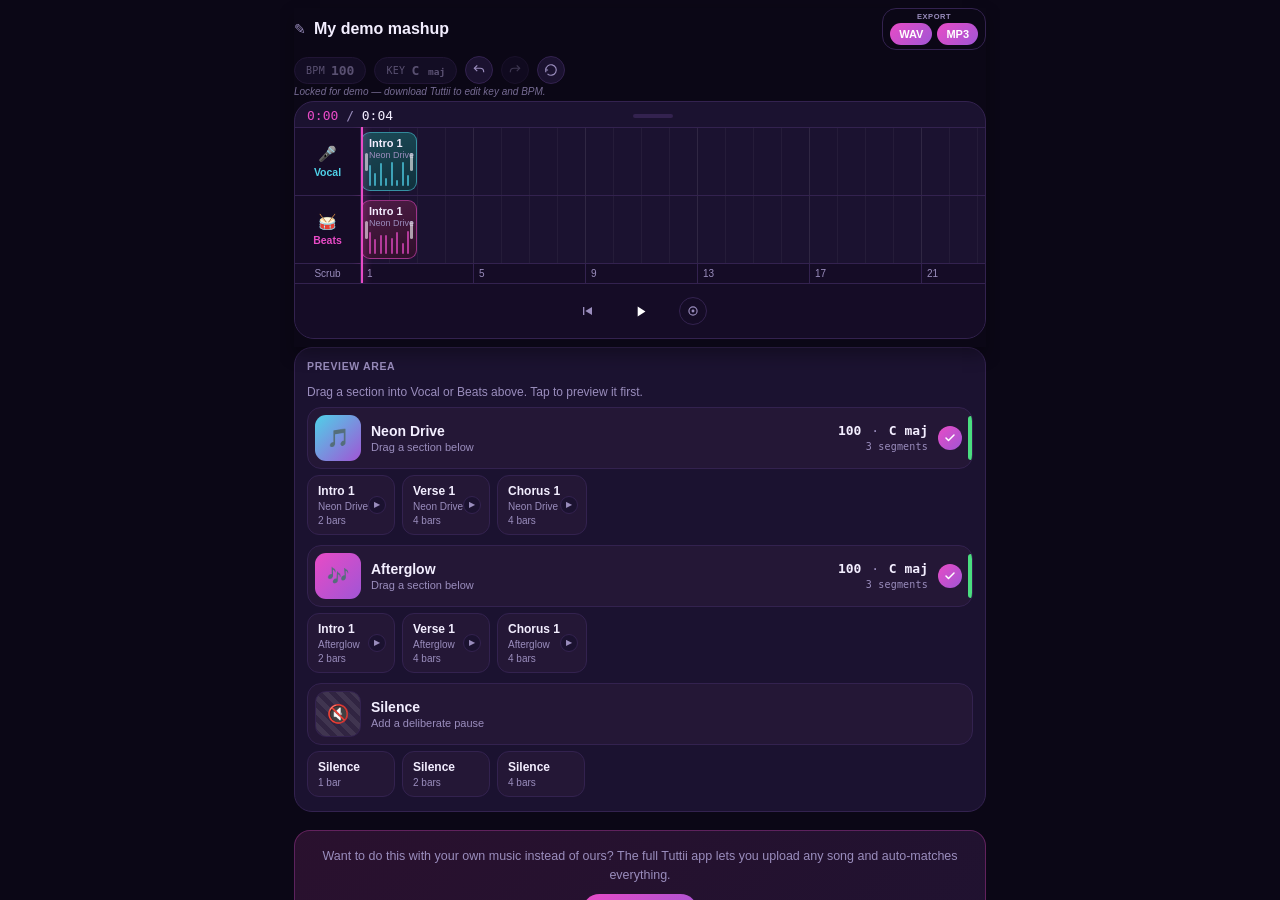
==== index.html @ cc757526 "Compact the pinned header/toolbar/timeline for mobile Shrinks the fixed top section (~502px -> ~339p" ====
<!DOCTYPE html>
<html lang="en">
<head>
<meta charset="UTF-8" />
<meta name="viewport" content="width=device-width, initial-scale=1.0" />
<title>Tuttii — Try the Editor</title>
<link rel="icon" href="data:image/svg+xml,%3Csvg xmlns='http://www.w3.org/2000/svg' viewBox='0 0 32 32'%3E%3Cdefs%3E%3ClinearGradient id='g' x1='0' y1='0' x2='1' y2='1'%3E%3Cstop offset='0' stop-color='%23E84BC6'/%3E%3Cstop offset='1' stop-color='%23A055D5'/%3E%3C/linearGradient%3E%3C/defs%3E%3Crect width='32' height='32' rx='8' fill='%230B0716'/%3E%3Ccircle cx='16' cy='16' r='10' fill='url(%23g)'/%3E%3C/svg%3E" />
<link rel="stylesheet" href="/src/style.css" />
</head>
<body>

<div class="app">

  <div class="app-top">

  <div class="header">
    <div class="title-row">
      <span class="pencil">✎</span>
      <input class="title-input" id="titleInput" value="My demo mashup" />
    </div>
    <div class="export-group">
      <span class="export-caption">Export</span>
      <div class="export-buttons">
        <button class="export-btn small" id="exportWavBtn">WAV</button>
        <button class="export-btn small" id="exportMp3Btn">MP3</button>
      </div>
    </div>
  </div>

  <div class="toolbar-row">
    <div class="toolbar-pill locked">BPM <b>100</b></div>
    <div class="toolbar-pill locked">KEY <b>C <span class="key-qual">maj</span></b></div>
    <div class="icon-circle" id="undoBtn" title="Undo">
      <svg viewBox="0 0 24 24" fill="none" stroke="currentColor" stroke-width="2"><path d="M9 14L4 9l5-5"/><path d="M4 9h10a6 6 0 016 6v1"/></svg>
    </div>
    <div class="icon-circle" id="redoBtn" title="Redo">
      <svg viewBox="0 0 24 24" fill="none" stroke="currentColor" stroke-width="2"><path d="M15 14l5-5-5-5"/><path d="M20 9H10a6 6 0 00-6 6v1"/></svg>
    </div>
    <div class="icon-circle" id="resetBtn" title="Reset arrangement">
      <svg viewBox="0 0 24 24" fill="none" stroke="currentColor" stroke-width="2"><path d="M3 12a9 9 0 1 1 3 6.7"/><path d="M3 16v-4h4"/></svg>
    </div>
  </div>
  <p class="lock-caption">Locked for demo — download Tuttii to edit key and BPM.</p>

  <div class="timeline-wrap">
    <div class="time-header">
      <div class="time-readout"><span class="cur" id="timeCur">0:00</span> <span class="sep">/</span> <span id="timeTotal">0:00</span></div>
      <div class="grabber"></div>
      <div class="spacer"></div>
    </div>

    <div class="scroll-area" id="scrollArea">
      <div class="scroll-inner" id="scrollInner">
        <div class="row" id="vocalRow">
          <div class="row-label vocal">
            <span class="icon">🎤</span><span>Vocal</span>
          </div>
          <div class="row-lane" id="vocalLane" data-track="vocal">
            <div class="empty-state" id="vocalEmpty">Drop a section here for its vocal stem</div>
          </div>
        </div>
        <div class="row" id="beatsRow">
          <div class="row-label beats">
            <span class="icon">🥁</span><span>Beats</span>
          </div>
          <div class="row-lane beats" id="beatsLane" data-track="beats">
            <div class="empty-state" id="beatsEmpty">Drop a section here for its instrumental stem</div>
          </div>
        </div>
        <div class="scrub-row">
          <div class="scrub-label">Scrub</div>
          <div class="scrub-lane" id="scrubLane"></div>
        </div>
        <div class="playhead" id="playhead" style="left:0;"></div>
      </div>
    </div>

    <div class="transport">
      <button class="side-btn" id="skipStartBtn" title="Jump to start">
        <svg viewBox="0 0 24 24" fill="currentColor"><path d="M6 6h2v12H6zM9.5 12l10 6V6z"/></svg>
      </button>
      <button class="play-btn" id="playBtn">
        <svg id="playIcon" viewBox="0 0 24 24"><path d="M8 5v14l11-7z"/></svg>
      </button>
      <button class="side-btn locate-btn" id="locateBtn" title="Center on playhead">
        <svg viewBox="0 0 24 24" fill="none" stroke="currentColor" stroke-width="2"><circle cx="12" cy="12" r="7"/><circle cx="12" cy="12" r="1.5" fill="currentColor"/></svg>
      </button>
    </div>
  </div>

  </div>

  <div class="inspector" id="inspector">
    <div class="inspector-head">
      <div class="name" id="inspName">— <span id="inspSub"></span></div>
      <div style="display:flex; gap:8px;">
        <button class="close-inspector" id="duplicateClip" title="Duplicate">⧉</button>
        <button class="close-inspector" id="closeInsp">✕</button>
        <button class="delete-clip" id="deleteClip">🗑</button>
      </div>
    </div>
    <div class="vol-row">
      <span style="font-size:12.5px; color: var(--text-dim);">Vol</span>
      <input type="range" id="volSlider" min="0" max="100" value="100" />
      <span class="vol-val" id="volVal">100%</span>
    </div>
    <p class="hint">Drag the middle to move it. Drag either edge to trim — pull past the section's original end to extend it.</p>
  </div>

  <div class="app-scroll">

  <div class="library">
    <span class="library-caption">Preview Area</span>
    <p class="library-title">Drag a section into Vocal or Beats above. Tap to preview it first.</p>
    <div id="songLibrary"></div>
  </div>

  <div class="cta">
    <p>Want to do this with your own music instead of ours? The full Tuttii app lets you upload any song and auto-matches everything.</p>
    <a href="#" id="ctaLink">Get Tuttii →</a>
  </div>

  </div>

  <div id="errBanner" style="display:none; position:fixed; left:12px; right:12px; bottom:12px; background:#3a0d1e; border:1px solid #ff7a9c; color:#ffd6e2; font-size:11.5px; padding:10px 12px; border-radius:12px; z-index:9999; line-height:1.5;"></div>

</div>

<script type="module" src="/src/main.js"></script>
</body>
</html>
---- src/style.css ----
:root {
    --ink: #0B0716;
    --ink-2: #150C26;
    --panel: #1B1230;
    --panel-2: #241736;
    --violet: #A055D5;
    --pink: #E84BC6;
    --cyan: #4FD1E8;
    --text: #F3EEFF;
    --text-dim: #9A8DBD;
    --border: #33224F;
    --label-w: 66px;
  }
  * { box-sizing: border-box; -webkit-tap-highlight-color: transparent; }
  html, body {
    margin: 0; padding: 0;
    background: var(--ink);
    color: var(--text);
    font-family: -apple-system, BlinkMacSystemFont, "Segoe UI", Inter, sans-serif;
    overscroll-behavior: none;
  }
  /* Fixed-height app shell: .app-top (header/toolbar/timeline) never
     scrolls, so the Vocal/Beats drop targets stay reachable at any screen
     size; .app-scroll (library/CTA) is the only part that scrolls, in its
     own region below — never overlapped by anything above it. */
  .app {
    max-width: 720px;
    margin: 0 auto;
    padding: 8px 14px 0;
    height: 100vh;
    height: 100dvh;
    display: flex;
    flex-direction: column;
    overflow: hidden;
  }
  .app-top {
    flex-shrink: 0;
    box-shadow: 0 8px 16px rgba(0, 0, 0, 0.3);
    position: relative;
    z-index: 1;
  }
  .app-scroll {
    flex: 1 1 auto;
    min-height: 0;
    overflow-y: auto;
    -webkit-overflow-scrolling: touch;
    padding-bottom: 100px;
  }

  /* Header */
  .header {
    display: flex;
    align-items: center;
    justify-content: space-between;
    gap: 10px;
    margin-bottom: 6px;
  }
  .title-row { display: flex; align-items: center; gap: 8px; flex: 1; min-width: 0; }
  .pencil { color: var(--text-dim); font-size: 14px; flex-shrink: 0; }
  .title-input {
    background: none;
    border: none;
    color: var(--text);
    font-size: 16px;
    font-weight: 700;
    width: 100%;
    min-width: 0;
    padding: 2px 0;
    font-family: inherit;
  }
  .title-input:focus { outline: none; border-bottom: 1px solid var(--violet); }
  .export-btn {
    background: linear-gradient(135deg, var(--pink), var(--violet));
    color: white;
    border: none;
    padding: 9px 18px;
    border-radius: 999px;
    font-weight: 600;
    font-size: 13.5px;
    cursor: pointer;
    white-space: nowrap;
    flex-shrink: 0;
  }
  .export-btn:disabled { opacity: 0.4; cursor: default; }
  .export-btn:active { transform: scale(0.97); }
  .export-group {
    display: flex;
    flex-direction: column;
    align-items: center;
    gap: 2px;
    padding: 3px 7px 4px;
    border: 1px solid var(--border);
    border-radius: 14px;
    flex-shrink: 0;
  }
  .export-caption {
    font-size: 7.5px;
    text-transform: uppercase;
    letter-spacing: 0.07em;
    color: var(--text-dim);
    font-weight: 700;
  }
  .export-buttons { display: flex; gap: 5px; }
  .export-btn.small { padding: 5px 9px; font-size: 11px; }

  .toolbar-row {
    display: flex;
    align-items: center;
    gap: 8px;
    margin-bottom: 6px;
  }
  .toolbar-pill {
    background: var(--panel);
    border: 1px solid var(--border);
    border-radius: 999px;
    padding: 5px 11px;
    font-size: 10px;
    font-family: ui-monospace, "SF Mono", Menlo, monospace;
    letter-spacing: 0.03em;
    text-transform: uppercase;
    color: var(--text-dim);
    display: flex;
    align-items: center;
    gap: 6px;
    cursor: default;
  }
  .toolbar-pill b { color: var(--text); font-weight: 700; font-size: 13px; letter-spacing: 0; text-transform: none; }
  .toolbar-pill b .key-qual { font-size: 9.5px; font-weight: 600; margin-left: 1px; }
  .toolbar-pill.locked { opacity: 0.55; }
  .toolbar-pill.locked b { color: var(--text-dim); }
  .icon-circle {
    width: 28px; height: 28px;
    border-radius: 50%;
    background: var(--panel);
    border: 1px solid var(--border);
    display: flex; align-items: center; justify-content: center;
    cursor: pointer;
    flex-shrink: 0;
    color: var(--text-dim);
  }
  .icon-circle:active { transform: scale(0.94); }
  .icon-circle.disabled { opacity: 0.35; cursor: default; }
  .icon-circle.disabled:active { transform: none; }
  .icon-circle svg { width: 14px; height: 14px; }

  .lock-caption {
    font-size: 10px;
    font-style: italic;
    color: var(--text-dim);
    opacity: 0.75;
    margin: -4px 0 4px;
  }

  /* Timeline card */
  .timeline-wrap {
    background: var(--panel);
    border: 1px solid var(--border);
    border-radius: 20px;
    overflow: hidden;
    margin-bottom: 8px;
  }
  .time-header {
    display: flex;
    align-items: center;
    justify-content: space-between;
    padding: 6px 12px 4px;
  }
  .time-readout {
    font-size: 13px;
    font-family: ui-monospace, "SF Mono", Menlo, monospace;
  }
  .time-readout .cur { color: var(--pink); }
  .time-readout .sep { color: var(--text-dim); }
  .grabber {
    width: 40px; height: 4px;
    border-radius: 2px;
    background: var(--border);
  }
  .time-header .spacer { width: 60px; }

  .scroll-area {
    overflow-x: auto;
    overflow-y: hidden;
    -webkit-overflow-scrolling: touch;
  }
  .scroll-inner {
    position: relative;
  }

  .row {
    display: flex;
    height: 68px;
    border-top: 1px solid var(--border);
  }
  .row-label {
    position: sticky;
    left: 0;
    z-index: 3;
    width: var(--label-w);
    flex-shrink: 0;
    display: flex;
    flex-direction: column;
    align-items: center;
    justify-content: center;
    gap: 3px;
    background: var(--ink-2);
    border-right: 1px solid var(--border);
    font-size: 10.5px;
    font-weight: 700;
  }
  .row-label .icon { font-size: 15px; }
  .row-label.vocal { color: var(--cyan); }
  .row-label.beats { color: var(--pink); }
  .row-lane {
    position: relative;
    flex-shrink: 0;
  }
  .bar-line {
    position: absolute;
    top: 0; bottom: 0;
    border-left: 1px solid rgba(255,255,255,0.045);
  }
  .bar-line.major { border-left-color: rgba(255,255,255,0.09); }

  .row-lane.drop-valid { background: rgba(79,209,232,0.06); }
  .row-lane.beats.drop-valid { background: rgba(232,75,198,0.06); }
  .row-lane.drop-invalid { background: rgba(255,90,90,0.06); }

  .scrub-row {
    display: flex;
    height: 20px;
    border-top: 1px solid var(--border);
    background: var(--ink-2);
  }
  .scrub-label {
    position: sticky;
    left: 0;
    z-index: 3;
    width: var(--label-w);
    flex-shrink: 0;
    display: flex;
    align-items: center;
    justify-content: center;
    font-size: 10px;
    color: var(--text-dim);
    background: var(--ink-2);
    border-right: 1px solid var(--border);
  }
  .scrub-lane {
    position: relative;
    flex-shrink: 0;
    cursor: pointer;
  }
  .scrub-tick {
    position: absolute;
    top: 0; bottom: 0;
    display: flex;
    align-items: center;
    font-size: 10px;
    color: var(--text-dim);
    padding-left: 5px;
    border-left: 1px solid var(--border);
  }

  .playhead {
    position: absolute;
    top: 0; bottom: 0;
    width: 2px;
    background: var(--pink);
    box-shadow: 0 0 8px rgba(232,75,198,0.85);
    z-index: 2;
    pointer-events: none;
  }

  .clip {
    position: absolute;
    top: 4px;
    bottom: 4px;
    border-radius: 9px;
    padding: 4px 7px;
    overflow: hidden;
    cursor: grab;
    touch-action: none;
    user-select: none;
    display: flex;
    flex-direction: column;
    justify-content: flex-start;
    z-index: 1;
  }
  .clip.vocal {
    background: linear-gradient(160deg, #1B4A57, #10303C);
    border: 1px solid rgba(79,209,232,0.55);
  }
  .clip.beats {
    background: linear-gradient(160deg, #4E1C46, #2E0F29);
    border: 1px solid rgba(232,75,198,0.55);
  }
  .clip.selected.vocal { border-color: var(--cyan); box-shadow: 0 0 0 2px rgba(79,209,232,0.35); }
  .clip.selected.beats { border-color: var(--pink); box-shadow: 0 0 0 2px rgba(232,75,198,0.35); }
  .clip.silence {
    background: repeating-linear-gradient(45deg, rgba(255,255,255,0.03), rgba(255,255,255,0.03) 6px, rgba(255,255,255,0.07) 6px, rgba(255,255,255,0.07) 12px);
    border: 1px dashed var(--text-dim);
  }
  .clip.silence .clip-name, .clip.silence .clip-sub { color: var(--text-dim); }
  .clip.silence.selected { border-color: var(--text); box-shadow: 0 0 0 2px rgba(255,255,255,0.18); }
  .clip-name { font-size: 11px; font-weight: 700; line-height: 1.15; white-space: nowrap; }
  .clip-sub { font-size: 9px; color: var(--text-dim); white-space: nowrap; }
  .clip-wave {
    display: flex;
    align-items: flex-end;
    justify-content: space-between;
    height: 21px;
    margin-top: auto;
  }
  .clip.vocal .clip-wave span { background: rgba(79,209,232,0.7); }
  .clip.beats .clip-wave span { background: rgba(232,75,198,0.7); }
  .clip-wave span { width: 2px; flex-shrink: 0; border-radius: 1px; }

  .handle {
    position: absolute;
    top: 0; bottom: 0;
    width: 9px;
    cursor: ew-resize;
    touch-action: none;
    display: flex;
    align-items: center;
    justify-content: center;
  }
  .handle.left { left: 0; }
  .handle.right { right: 0; }
  .handle::after {
    content: '';
    width: 2.5px;
    height: 18px;
    border-radius: 2px;
    background: rgba(255,255,255,0.6);
  }

  /* Transport */
  .transport {
    display: flex;
    align-items: center;
    justify-content: center;
    gap: 18px;
    padding: 6px 0;
    border-top: 1px solid var(--border);
    background: var(--ink-2);
  }
  .transport button {
    background: none;
    border: none;
    color: var(--text-dim);
    cursor: pointer;
    display: flex;
    align-items: center;
    justify-content: center;
  }
  .transport button:active { transform: scale(0.92); }
  .transport .side-btn svg { width: 16px; height: 16px; }
  .play-btn {
    width: 42px; height: 42px;
    border-radius: 50%;
    background: linear-gradient(135deg, var(--pink), var(--violet));
  }
  .play-btn svg { width: 17px; height: 17px; fill: white; }
  .locate-btn {
    width: 28px; height: 28px;
    border-radius: 50%;
    border: 1px solid var(--border) !important;
  }
  .locate-btn svg { width: 13px; height: 13px; }

  /* Clip inspector */
  .inspector {
    position: fixed;
    left: 12px; right: 12px; bottom: 12px;
    max-width: 692px;
    margin: 0 auto;
    background: var(--panel-2);
    border: 1px solid var(--border);
    border-radius: 16px;
    padding: 14px 16px;
    box-shadow: 0 8px 28px rgba(0,0,0,0.5);
    z-index: 400;
    display: none;
  }
  .inspector.show { display: block; }
  .inspector-head {
    display: flex;
    justify-content: space-between;
    align-items: center;
    margin-bottom: 12px;
  }
  .inspector-head .name { font-size: 13.5px; font-weight: 700; }
  .inspector-head .name span { color: var(--text-dim); font-weight: 400; font-size: 11.5px; }
  .close-inspector, .delete-clip {
    background: var(--panel-2);
    border: 1px solid var(--border);
    color: var(--text-dim);
    width: 30px; height: 30px;
    border-radius: 50%;
    cursor: pointer;
    display: flex; align-items: center; justify-content: center;
  }
  .delete-clip { color: #FF7A9C; }
  .vol-row { display: flex; align-items: center; gap: 10px; }
  .vol-row input[type=range] { flex: 1; accent-color: var(--pink); }
  .vol-row .vol-val { font-size: 12.5px; color: var(--text-dim); width: 38px; text-align: right; }
  .hint { font-size: 11px; color: var(--text-dim); margin-top: 10px; line-height: 1.5; }

  /* Library */
  .library {
    background: var(--panel);
    border: 1px solid var(--border);
    border-radius: 18px;
    padding: 12px 12px 14px;
  }
  .library-caption {
    font-size: 10.5px;
    font-weight: 700;
    text-transform: uppercase;
    letter-spacing: 0.06em;
    color: var(--text-dim);
    display: block;
    margin-bottom: 4px;
  }
  .library-title {
    font-size: 12px;
    color: var(--text-dim);
    margin-bottom: 6px;
    line-height: 1.4;
  }
  .song-header {
    display: flex;
    align-items: center;
    gap: 10px;
    padding: 7px 10px 7px 7px;
    margin-bottom: 6px;
    background: var(--panel-2);
    border-radius: 14px;
    border: 1px solid var(--border);
    position: relative;
    overflow: hidden;
  }
  .song-header:first-child { margin-top: 0; }
  .song-thumb {
    width: 46px; height: 46px;
    border-radius: 11px;
    display: flex;
    align-items: center;
    justify-content: center;
    font-size: 18px;
    flex-shrink: 0;
  }
  .song-thumb.silence-thumb {
    background: repeating-linear-gradient(45deg, rgba(255,255,255,0.06), rgba(255,255,255,0.06) 5px, rgba(255,255,255,0.13) 5px, rgba(255,255,255,0.13) 10px);
    border: 1px solid var(--border);
  }
  .song-info { min-width: 0; flex: 1; }
  .song-title {
    font-size: 14px; font-weight: 700; color: var(--text); line-height: 1.2;
    white-space: nowrap; overflow: hidden; text-overflow: ellipsis;
  }
  .song-sub { font-size: 11px; color: var(--text-dim); margin-top: 1px; }
  .song-meta {
    text-align: right;
    flex-shrink: 0;
    line-height: 1.35;
    font-family: ui-monospace, "SF Mono", Menlo, monospace;
  }
  .song-meta .meta-line { font-size: 13px; font-weight: 700; color: var(--text); white-space: nowrap; }
  .song-meta .meta-line .sep { color: var(--text-dim); font-weight: 400; margin: 0 2px; }
  .song-meta .segments { font-size: 10px; font-weight: 500; color: var(--text-dim); letter-spacing: 0.02em; white-space: nowrap; }
  .song-check {
    width: 24px; height: 24px;
    border-radius: 50%;
    background: linear-gradient(135deg, var(--pink), var(--violet));
    display: flex; align-items: center; justify-content: center;
    flex-shrink: 0;
  }
  .song-check svg { width: 12px; height: 12px; }
  .song-match-bar {
    position: absolute;
    right: 0; top: 8px; bottom: 8px;
    width: 4px;
    background: #4ADE80;
    border-radius: 3px 0 0 3px;
  }

  .chip-row {
    display: flex;
    flex-wrap: nowrap;
    gap: 7px;
    overflow-x: auto;
    padding-bottom: 8px;
    margin-bottom: 2px;
    -webkit-overflow-scrolling: touch;
  }
  .chip-row:last-child { margin-bottom: 0; padding-bottom: 0; }
  .section-chip {
    flex-shrink: 0;
    display: flex;
    flex-direction: column;
    gap: 3px;
    background: var(--panel-2);
    border: 1px solid var(--border);
    border-radius: 12px;
    padding: 8px 26px 8px 10px;
    cursor: grab;
    min-width: 88px;
    position: relative;
  }
  .section-chip:active { background: var(--ink-2); }
  .section-chip.playing {
    border-color: var(--violet);
    box-shadow: 0 0 0 1px rgba(160,85,213,0.4), 0 0 10px rgba(160,85,213,0.25);
  }
  .section-chip .label { font-size: 12px; font-weight: 700; white-space: nowrap; }
  .section-chip .song { font-size: 10px; color: var(--text-dim); white-space: nowrap; }
  .section-chip .dur { font-size: 10px; color: var(--text-dim); white-space: nowrap; }
  .chip-play-icon {
    position: absolute;
    top: 50%; right: 8px;
    transform: translateY(-50%);
    width: 18px; height: 18px;
    border-radius: 50%;
    background: var(--panel);
    border: 1px solid var(--border);
    display: flex; align-items: center; justify-content: center;
    color: var(--text-dim);
    font-size: 8px;
    flex-shrink: 0;
  }
  .section-chip.playing .chip-play-icon {
    background: var(--violet);
    border-color: var(--violet);
    color: white;
  }

  /* Drag ghost */
  .drag-ghost {
    position: fixed;
    z-index: 999;
    border-radius: 10px;
    padding: 6px 8px;
    pointer-events: none;
    opacity: 0.92;
    height: 60px;
  }
  .drag-ghost.vocal { background: rgba(79,209,232,0.85); border: 1px solid var(--cyan); }
  .drag-ghost.beats { background: rgba(232,75,198,0.85); border: 1px solid var(--pink); }
  .drag-ghost.neutral { background: rgba(160,85,213,0.85); border: 1px solid var(--violet); }
  .drag-ghost .clip-name { color: var(--ink); font-size: 11.5px; font-weight: 700; }
  .drag-ghost .clip-sub { color: rgba(11,7,22,0.7); font-size: 9.5px; }

  /* CTA */
  .cta {
    margin-top: 18px;
    background: linear-gradient(135deg, rgba(232,75,198,0.14), rgba(160,85,213,0.14));
    border: 1px solid rgba(232,75,198,0.3);
    border-radius: 16px;
    padding: 16px;
    text-align: center;
  }
  .cta p { margin: 0 0 10px; font-size: 12.5px; color: var(--text-dim); line-height: 1.5; }
  .cta a {
    display: inline-block;
    background: linear-gradient(135deg, var(--pink), var(--violet));
    color: white;
    text-decoration: none;
    font-weight: 600;
    font-size: 13.5px;
    padding: 10px 20px;
    border-radius: 999px;
  }

  .empty-state {
    position: absolute;
    inset: 0;
    display: flex;
    align-items: center;
    padding-left: 12px;
    font-size: 11px;
    color: var(--text-dim);
    pointer-events: none;
    width: 260px;
  }
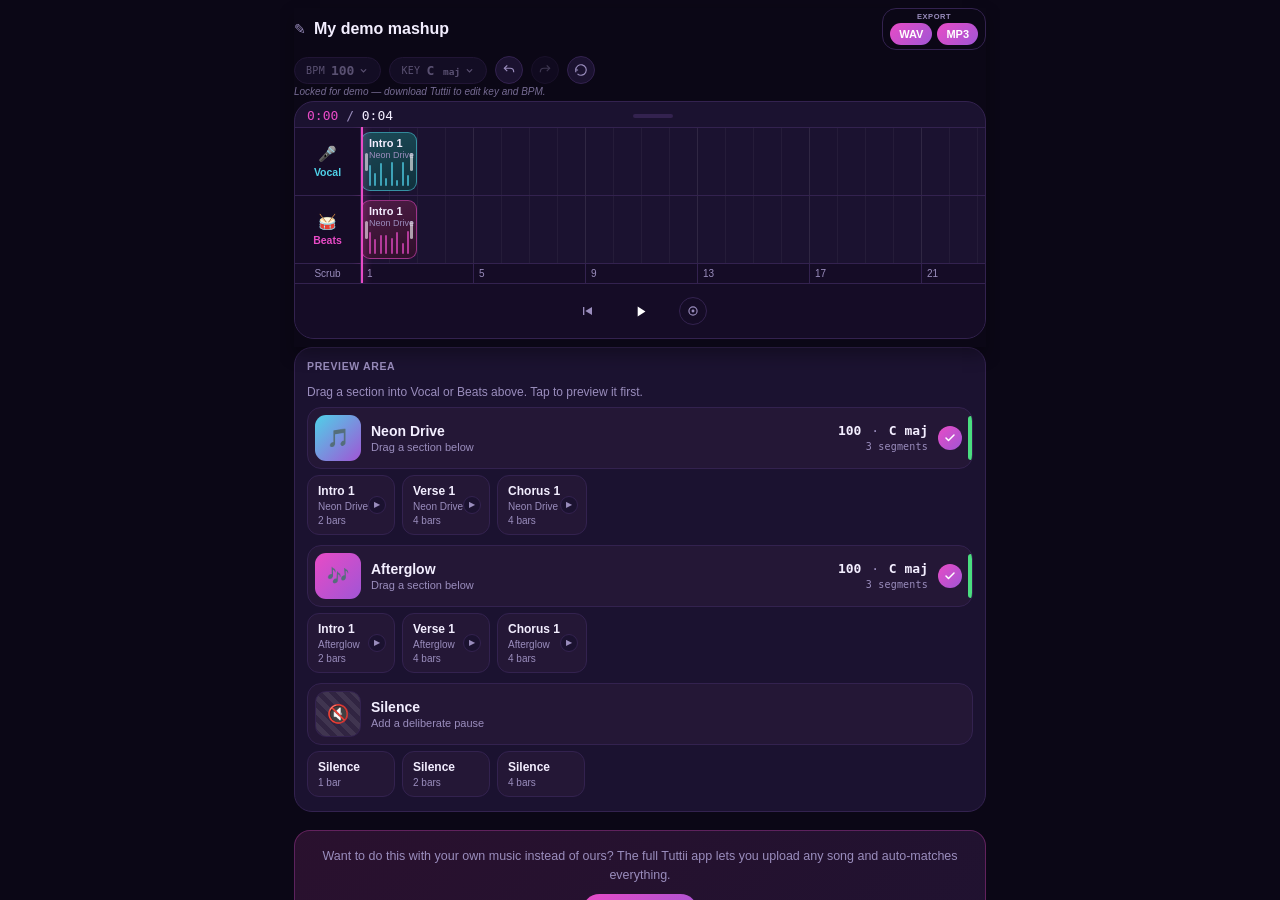
==== commit 393c74ee: "Tighten visual fidelity against the production app screenshots - BPM/KEY pills get the chevron the r" ====
--- a/index.html
+++ b/index.html
@@ -28,8 +28,8 @@
   </div>
 
   <div class="toolbar-row">
-    <div class="toolbar-pill locked">BPM <b>100</b></div>
-    <div class="toolbar-pill locked">KEY <b>C <span class="key-qual">maj</span></b></div>
+    <div class="toolbar-pill locked">BPM <b>100</b> <svg class="pill-chevron" viewBox="0 0 24 24" fill="none" stroke="currentColor" stroke-width="2.5" stroke-linecap="round"><path d="M7 10l5 5 5-5"/></svg></div>
+    <div class="toolbar-pill locked">KEY <b>C <span class="key-qual">maj</span></b> <svg class="pill-chevron" viewBox="0 0 24 24" fill="none" stroke="currentColor" stroke-width="2.5" stroke-linecap="round"><path d="M7 10l5 5 5-5"/></svg></div>
     <div class="icon-circle" id="undoBtn" title="Undo">
       <svg viewBox="0 0 24 24" fill="none" stroke="currentColor" stroke-width="2"><path d="M9 14L4 9l5-5"/><path d="M4 9h10a6 6 0 016 6v1"/></svg>
     </div>
@@ -56,7 +56,7 @@
             <span class="icon">🎤</span><span>Vocal</span>
           </div>
           <div class="row-lane" id="vocalLane" data-track="vocal">
-            <div class="empty-state" id="vocalEmpty">Drop a section here for its vocal stem</div>
+            <div class="empty-state" id="vocalEmpty"></div>
           </div>
         </div>
         <div class="row" id="beatsRow">
@@ -64,7 +64,7 @@
             <span class="icon">🥁</span><span>Beats</span>
           </div>
           <div class="row-lane beats" id="beatsLane" data-track="beats">
-            <div class="empty-state" id="beatsEmpty">Drop a section here for its instrumental stem</div>
+            <div class="empty-state" id="beatsEmpty"></div>
           </div>
         </div>
         <div class="scrub-row">
@@ -92,15 +92,24 @@
 
   <div class="inspector" id="inspector">
     <div class="inspector-head">
-      <div class="name" id="inspName">— <span id="inspSub"></span></div>
-      <div style="display:flex; gap:8px;">
-        <button class="close-inspector" id="duplicateClip" title="Duplicate">⧉</button>
-        <button class="close-inspector" id="closeInsp">✕</button>
-        <button class="delete-clip" id="deleteClip">🗑</button>
+      <div class="insp-bar">
+        <span class="insp-eyebrow">Clip</span>
+        <div class="insp-actions">
+          <button class="insp-icon-btn" id="duplicateClip" title="Duplicate">
+            <svg viewBox="0 0 24 24" fill="none" stroke="currentColor" stroke-width="2" stroke-linecap="round" stroke-linejoin="round"><rect x="8" y="8" width="13" height="13" rx="2"/><path d="M16 8V5a2 2 0 0 0-2-2H5a2 2 0 0 0-2 2v9a2 2 0 0 0 2 2h3"/></svg>
+          </button>
+          <span class="insp-divider"></span>
+          <button class="insp-icon-btn delete" id="deleteClip" title="Delete">
+            <svg viewBox="0 0 24 24" fill="none" stroke="currentColor" stroke-width="2" stroke-linecap="round" stroke-linejoin="round"><path d="M3 6h18"/><path d="M8 6V4a2 2 0 0 1 2-2h4a2 2 0 0 1 2 2v2"/><path d="M19 6l-1 14a2 2 0 0 1-2 2H8a2 2 0 0 1-2-2L5 6"/></svg>
+          </button>
+        </div>
       </div>
+      <button class="insp-close" id="closeInsp" title="Close">
+        <svg viewBox="0 0 24 24" fill="none" stroke="currentColor" stroke-width="2" stroke-linecap="round"><path d="M6 6l12 12M18 6L6 18"/></svg>
+      </button>
     </div>
     <div class="vol-row">
-      <span style="font-size:12.5px; color: var(--text-dim);">Vol</span>
+      <svg class="vol-icon" viewBox="0 0 24 24" fill="none" stroke="currentColor" stroke-width="2" stroke-linecap="round" stroke-linejoin="round"><path d="M9 18V5l12-2v13"/><circle cx="6" cy="18" r="3"/><circle cx="18" cy="16" r="3"/></svg>
       <input type="range" id="volSlider" min="0" max="100" value="100" />
       <span class="vol-val" id="volVal">100%</span>
     </div>
--- a/src/style.css
+++ b/src/style.css
@@ -126,6 +126,7 @@
   }
   .toolbar-pill b { color: var(--text); font-weight: 700; font-size: 13px; letter-spacing: 0; text-transform: none; }
   .toolbar-pill b .key-qual { font-size: 9.5px; font-weight: 600; margin-left: 1px; }
+  .toolbar-pill .pill-chevron { width: 11px; height: 11px; flex-shrink: 0; margin-left: -2px; }
   .toolbar-pill.locked { opacity: 0.55; }
   .toolbar-pill.locked b { color: var(--text-dim); }
   .icon-circle {
@@ -387,13 +388,42 @@
   .inspector.show { display: block; }
   .inspector-head {
     display: flex;
-    justify-content: space-between;
-    align-items: center;
+    align-items: center;
+    gap: 8px;
     margin-bottom: 12px;
   }
-  .inspector-head .name { font-size: 13.5px; font-weight: 700; }
-  .inspector-head .name span { color: var(--text-dim); font-weight: 400; font-size: 11.5px; }
-  .close-inspector, .delete-clip {
+  .insp-bar {
+    flex: 1;
+    display: flex;
+    align-items: center;
+    gap: 10px;
+    background: var(--ink-2);
+    border: 1px solid var(--border);
+    border-radius: 999px;
+    padding: 8px 14px;
+    min-width: 0;
+  }
+  .insp-eyebrow {
+    font-size: 10.5px;
+    font-weight: 700;
+    letter-spacing: 0.08em;
+    text-transform: uppercase;
+    color: var(--text-dim);
+    flex-shrink: 0;
+  }
+  .insp-actions { display: flex; align-items: center; gap: 12px; margin-left: auto; }
+  .insp-icon-btn {
+    background: none;
+    border: none;
+    color: var(--text-dim);
+    cursor: pointer;
+    display: flex; align-items: center; justify-content: center;
+    padding: 0;
+  }
+  .insp-icon-btn svg { width: 16px; height: 16px; }
+  .insp-icon-btn.delete { color: #FF7A9C; }
+  .insp-divider { width: 1px; height: 16px; background: var(--border); flex-shrink: 0; }
+  .insp-close {
     background: var(--panel-2);
     border: 1px solid var(--border);
     color: var(--text-dim);
@@ -401,10 +431,40 @@
     border-radius: 50%;
     cursor: pointer;
     display: flex; align-items: center; justify-content: center;
-  }
-  .delete-clip { color: #FF7A9C; }
+    flex-shrink: 0;
+  }
+  .insp-close svg { width: 13px; height: 13px; }
   .vol-row { display: flex; align-items: center; gap: 10px; }
-  .vol-row input[type=range] { flex: 1; accent-color: var(--pink); }
+  .vol-row .vol-icon { color: var(--text-dim); flex-shrink: 0; width: 15px; height: 15px; }
+  .vol-row input[type=range] {
+    flex: 1;
+    -webkit-appearance: none;
+    appearance: none;
+    height: 4px;
+    border-radius: 2px;
+    background: var(--border);
+    outline: none;
+  }
+  .vol-row input[type=range]::-webkit-slider-thumb {
+    -webkit-appearance: none;
+    width: 20px;
+    height: 20px;
+    border-radius: 50%;
+    background: var(--ink);
+    border: 3px solid var(--pink);
+    box-shadow: 0 1px 4px rgba(0,0,0,0.4);
+    cursor: pointer;
+  }
+  .vol-row input[type=range]::-moz-range-thumb {
+    width: 20px;
+    height: 20px;
+    border-radius: 50%;
+    background: var(--ink);
+    border: 3px solid var(--pink);
+    box-shadow: 0 1px 4px rgba(0,0,0,0.4);
+    cursor: pointer;
+  }
+  .vol-row input[type=range]::-moz-range-track { background: transparent; }
   .vol-row .vol-val { font-size: 12.5px; color: var(--text-dim); width: 38px; text-align: right; }
   .hint { font-size: 11px; color: var(--text-dim); margin-top: 10px; line-height: 1.5; }
 
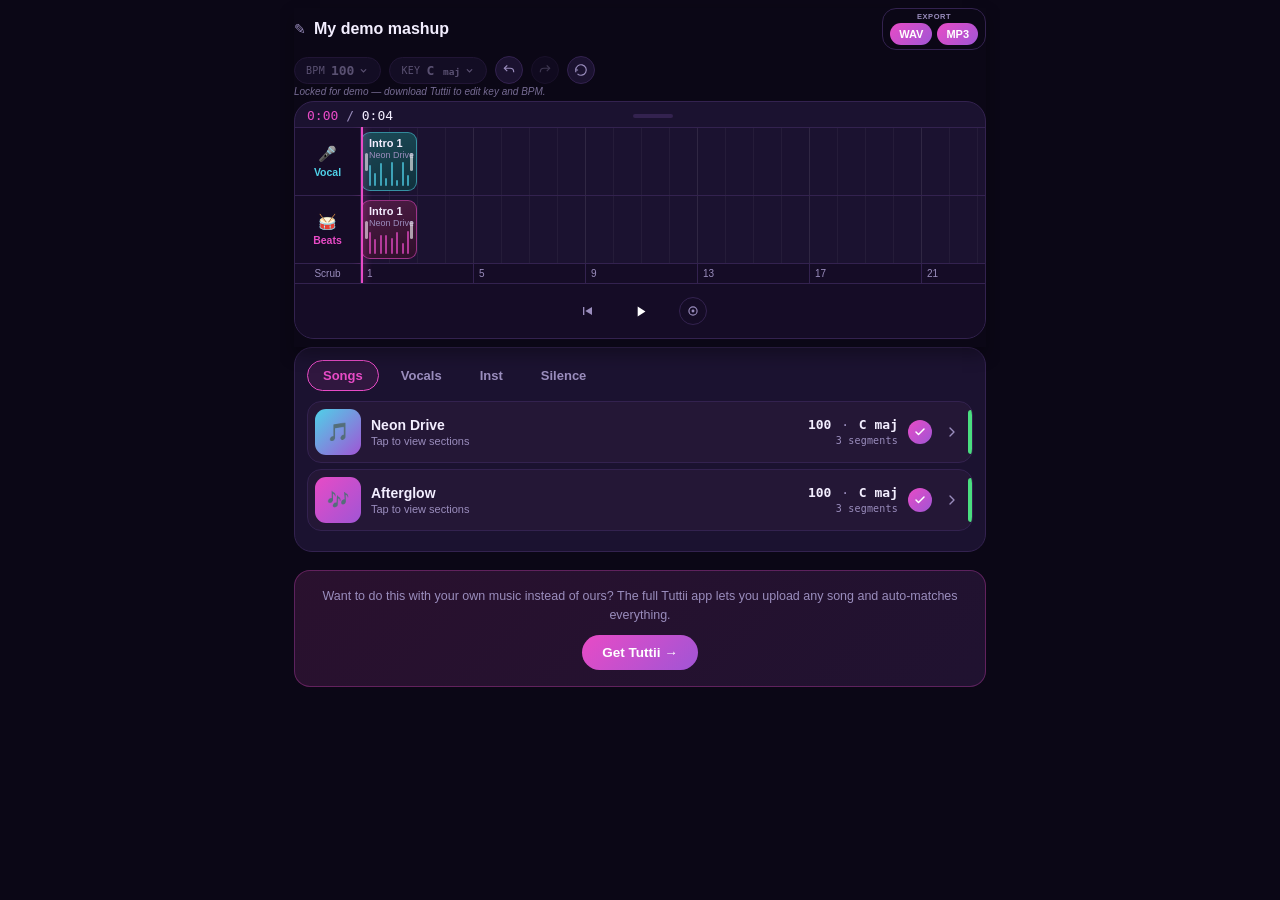
==== commit b16334bc: "Rebuild the library as tabbed Songs/Vocals/Inst/Silence, matching production Replaces the flat alway" ====
--- a/index.html
+++ b/index.html
@@ -119,8 +119,12 @@
   <div class="app-scroll">
 
   <div class="library">
-    <span class="library-caption">Preview Area</span>
-    <p class="library-title">Drag a section into Vocal or Beats above. Tap to preview it first.</p>
+    <div class="library-tabs" id="libraryTabs">
+      <button class="lib-tab active" data-tab="songs">Songs</button>
+      <button class="lib-tab" data-tab="vocals">Vocals</button>
+      <button class="lib-tab" data-tab="inst">Inst</button>
+      <button class="lib-tab" data-tab="silence">Silence</button>
+    </div>
     <div id="songLibrary"></div>
   </div>
 
--- a/src/style.css
+++ b/src/style.css
@@ -475,21 +475,25 @@
     border-radius: 18px;
     padding: 12px 12px 14px;
   }
-  .library-caption {
-    font-size: 10.5px;
-    font-weight: 700;
-    text-transform: uppercase;
-    letter-spacing: 0.06em;
-    color: var(--text-dim);
-    display: block;
-    margin-bottom: 4px;
-  }
-  .library-title {
-    font-size: 12px;
-    color: var(--text-dim);
-    margin-bottom: 6px;
-    line-height: 1.4;
-  }
+  .library-tabs {
+    display: flex;
+    align-items: center;
+    gap: 6px;
+    overflow-x: auto;
+    margin-bottom: 10px;
+  }
+  .lib-tab {
+    background: none;
+    border: 1px solid transparent;
+    color: var(--text-dim);
+    font-size: 13px;
+    font-weight: 600;
+    padding: 7px 15px;
+    border-radius: 999px;
+    cursor: pointer;
+    flex-shrink: 0;
+  }
+  .lib-tab.active { color: var(--pink); border-color: var(--pink); background: rgba(232,75,198,0.1); }
   .song-header {
     display: flex;
     align-items: center;
@@ -501,6 +505,7 @@
     border: 1px solid var(--border);
     position: relative;
     overflow: hidden;
+    cursor: pointer;
   }
   .song-header:first-child { margin-top: 0; }
   .song-thumb {
@@ -539,6 +544,16 @@
     flex-shrink: 0;
   }
   .song-check svg { width: 12px; height: 12px; }
+  .song-expand-btn {
+    background: none;
+    border: none;
+    color: var(--text-dim);
+    flex-shrink: 0;
+    display: flex; align-items: center; justify-content: center;
+    padding: 2px;
+    cursor: pointer;
+  }
+  .song-expand-btn svg { width: 16px; height: 16px; }
   .song-match-bar {
     position: absolute;
     right: 0; top: 8px; bottom: 8px;
@@ -596,6 +611,48 @@
     border-color: var(--violet);
     color: white;
   }
+
+  /* Compact section cards, shown in place of a song's summary row once
+     it's expanded -- just a bar-count badge, label, and a decorative
+     waveform, matching the real app's drill-in view. */
+  .section-chip.compact { padding: 9px 10px; min-width: 76px; }
+  .section-chip.compact .label { font-size: 12px; }
+  .chip-bars {
+    position: absolute;
+    top: 7px; right: 8px;
+    font-size: 9px;
+    font-weight: 700;
+    color: var(--text-dim);
+    background: var(--ink-2);
+    border-radius: 999px;
+    padding: 1px 6px;
+  }
+  .section-chip.compact .chip-wave {
+    display: flex;
+    align-items: flex-end;
+    justify-content: space-between;
+    gap: 1px;
+    height: 16px;
+    margin-top: 8px;
+  }
+  .section-chip.compact .chip-wave span {
+    width: 2px;
+    flex-shrink: 0;
+    border-radius: 1px;
+    background: rgba(243,238,255,0.32);
+  }
+  .song-back-btn {
+    flex-shrink: 0;
+    width: 30px;
+    display: flex;
+    align-items: center;
+    justify-content: center;
+    background: none;
+    border: none;
+    color: var(--text-dim);
+    cursor: pointer;
+  }
+  .song-back-btn svg { width: 15px; height: 15px; }
 
   /* Drag ghost */
   .drag-ghost {
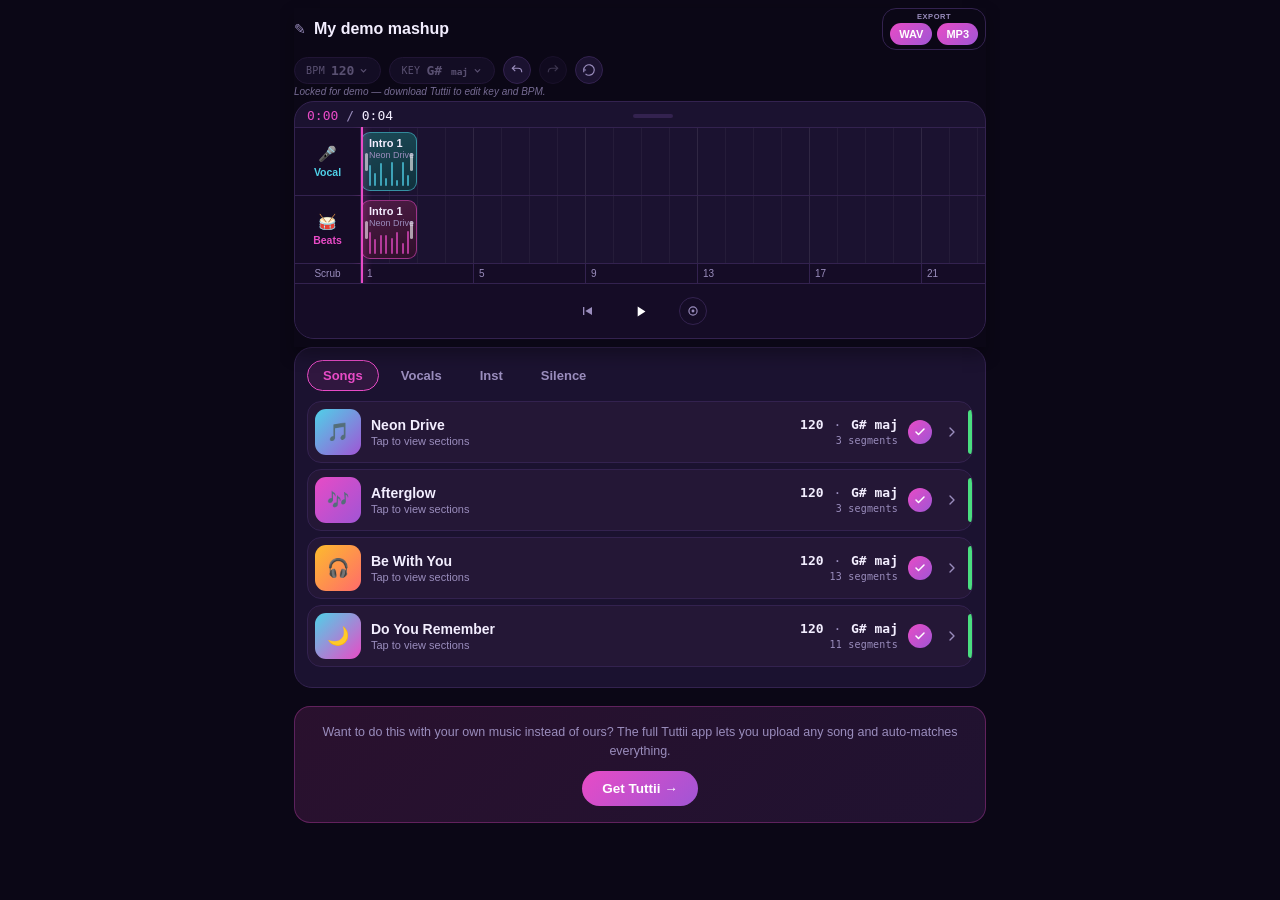
==== commit 7cd4ec5a: "Wire up real stem playback for two songs (Pass 2) Replaces the placeholder oscillator audio with rea" ====
--- a/index.html
+++ b/index.html
@@ -28,8 +28,8 @@
   </div>
 
   <div class="toolbar-row">
-    <div class="toolbar-pill locked">BPM <b>100</b> <svg class="pill-chevron" viewBox="0 0 24 24" fill="none" stroke="currentColor" stroke-width="2.5" stroke-linecap="round"><path d="M7 10l5 5 5-5"/></svg></div>
-    <div class="toolbar-pill locked">KEY <b>C <span class="key-qual">maj</span></b> <svg class="pill-chevron" viewBox="0 0 24 24" fill="none" stroke="currentColor" stroke-width="2.5" stroke-linecap="round"><path d="M7 10l5 5 5-5"/></svg></div>
+    <div class="toolbar-pill locked">BPM <b>120</b> <svg class="pill-chevron" viewBox="0 0 24 24" fill="none" stroke="currentColor" stroke-width="2.5" stroke-linecap="round"><path d="M7 10l5 5 5-5"/></svg></div>
+    <div class="toolbar-pill locked">KEY <b>G# <span class="key-qual">maj</span></b> <svg class="pill-chevron" viewBox="0 0 24 24" fill="none" stroke="currentColor" stroke-width="2.5" stroke-linecap="round"><path d="M7 10l5 5 5-5"/></svg></div>
     <div class="icon-circle" id="undoBtn" title="Undo">
       <svg viewBox="0 0 24 24" fill="none" stroke="currentColor" stroke-width="2"><path d="M9 14L4 9l5-5"/><path d="M4 9h10a6 6 0 016 6v1"/></svg>
     </div>
@@ -130,7 +130,7 @@
 
   <div class="cta">
     <p>Want to do this with your own music instead of ours? The full Tuttii app lets you upload any song and auto-matches everything.</p>
-    <a href="#" id="ctaLink">Get Tuttii →</a>
+    <a href="https://tuttii.app/#beta-signup" id="ctaLink" target="_blank" rel="noopener noreferrer">Get Tuttii →</a>
   </div>
 
   </div>
--- a/src/style.css
+++ b/src/style.css
@@ -654,6 +654,15 @@
   }
   .song-back-btn svg { width: 15px; height: 15px; }
 
+  .lib-loading {
+    flex: 1;
+    display: flex;
+    align-items: center;
+    padding: 14px 4px;
+    font-size: 12px;
+    color: var(--text-dim);
+  }
+
   /* Drag ghost */
   .drag-ghost {
     position: fixed;
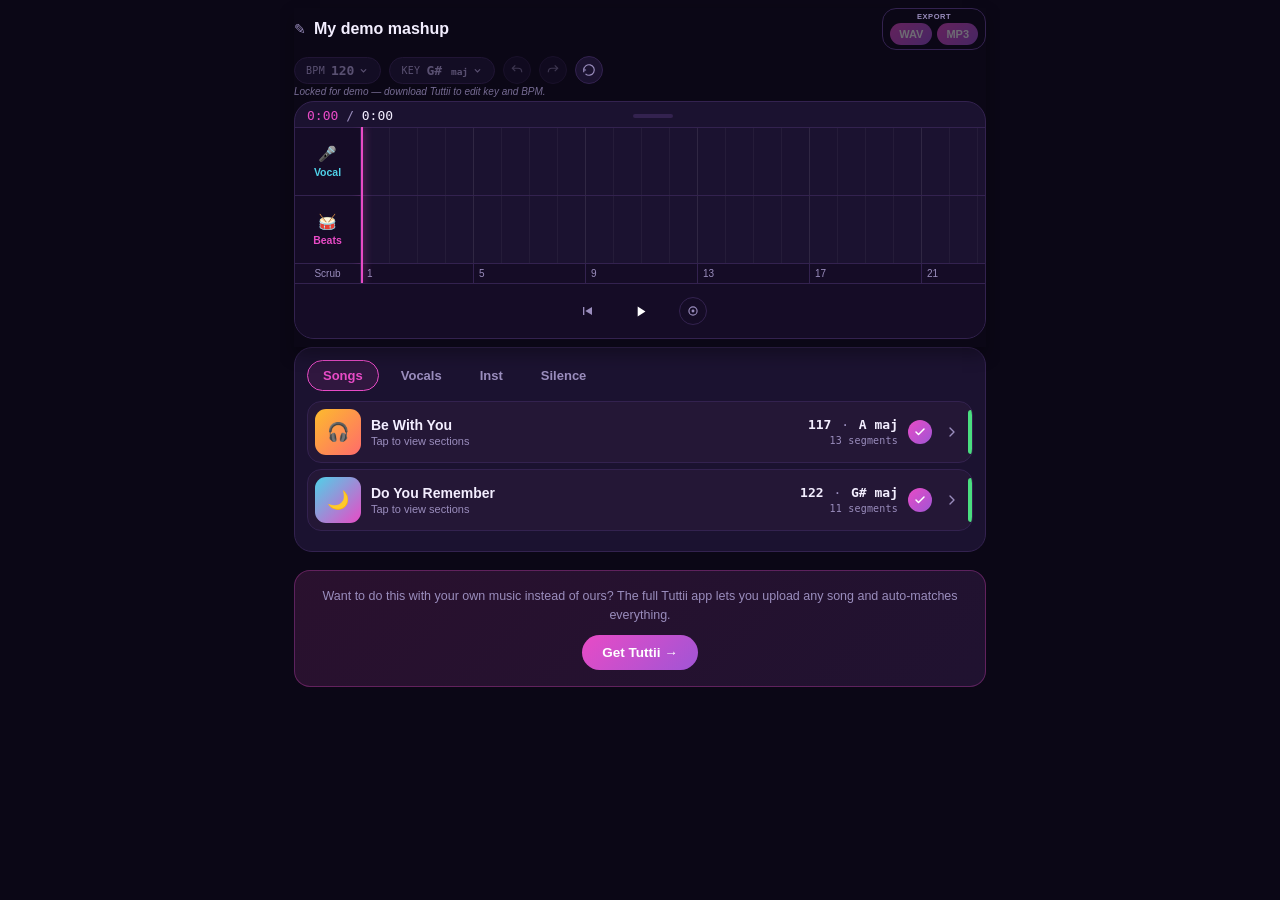
==== commit 02aa9e0a: "Auto-resize the iframe embed to fit its actual content Bug report from the Webflow side: on /try, 2 " ====
--- a/index.html
+++ b/index.html
@@ -5,7 +5,12 @@
 <meta name="viewport" content="width=device-width, initial-scale=1.0" />
 <title>Tuttii — Try the Editor</title>
 <link rel="icon" href="data:image/svg+xml,%3Csvg xmlns='http://www.w3.org/2000/svg' viewBox='0 0 32 32'%3E%3Cdefs%3E%3ClinearGradient id='g' x1='0' y1='0' x2='1' y2='1'%3E%3Cstop offset='0' stop-color='%23E84BC6'/%3E%3Cstop offset='1' stop-color='%23A055D5'/%3E%3C/linearGradient%3E%3C/defs%3E%3Crect width='32' height='32' rx='8' fill='%230B0716'/%3E%3Ccircle cx='16' cy='16' r='10' fill='url(%23g)'/%3E%3C/svg%3E" />
-<link rel="stylesheet" href="/src/style.css" />
+<link rel="stylesheet" href="./src/style.css" />
+<script>
+  // Set before first paint (not in main.js, which runs after parsing) so an
+  // embedded page never flashes the standalone fixed-height shell first.
+  if (window.self !== window.top) document.documentElement.classList.add("embedded");
+</script>
 </head>
 <body>
 
@@ -139,6 +144,6 @@
 
 </div>
 
-<script type="module" src="/src/main.js"></script>
+<script type="module" src="./src/main.js"></script>
 </body>
 </html>
--- a/src/style.css
+++ b/src/style.css
@@ -47,6 +47,32 @@
     padding-bottom: 100px;
   }
 
+  /* Embedded (iframe) mode: a bare <iframe> never auto-sizes to its content,
+     so the wrapping page either clips a long library short or leaves a
+     dead-space gap under a short one. Fix lives on both sides: here, drop
+     the pinned-shell/internal-scroll layout so the page has one natural
+     height instead of a fixed one; in main.js, report that height to the
+     parent window on every layout change so the <iframe> can match it. The
+     standalone page (opened directly, not in an iframe) never gets this
+     class, so its pinned-timeline app-shell UX is untouched. */
+  .embedded .app {
+    height: auto;
+    overflow: visible;
+  }
+  .embedded .app-scroll {
+    overflow-y: visible;
+    padding-bottom: 24px;
+  }
+  .embedded .inspector {
+    /* position:fixed is relative to the iframe's own box -- once that box
+       grows to match full-page content, "bottom:12px" could land well
+       below whatever's currently scrolled into view. Flowing it inline
+       right after the timeline (its natural DOM position) keeps it where
+       the user is already looking. */
+    position: static;
+    margin: 0 0 12px;
+  }
+
   /* Header */
   .header {
     display: flex;
@@ -183,6 +209,13 @@
     overflow-x: auto;
     overflow-y: hidden;
     -webkit-overflow-scrolling: touch;
+    /* Without this, two fingers landing anywhere in the timeline (not just on
+       a .clip/.handle, which already set touch-action:none) get claimed by
+       the browser's own pinch-to-zoom-the-page gesture before our pointer
+       handlers ever get a shot at them -- pan-x keeps native single-finger
+       scroll working here while telling the browser pinch-zoom isn't this
+       element's to take. */
+    touch-action: pan-x;
   }
   .scroll-inner {
     position: relative;
@@ -283,6 +316,8 @@
     cursor: grab;
     touch-action: none;
     user-select: none;
+    -webkit-user-select: none;
+    -webkit-touch-callout: none;
     display: flex;
     flex-direction: column;
     justify-content: flex-start;
@@ -320,9 +355,15 @@
   .handle {
     position: absolute;
     top: 0; bottom: 0;
-    width: 9px;
+    /* Hit zone is deliberately much wider than the visible line (below) --
+       9px was too small a thumb target and easily missed in favor of the
+       clip's own move gesture underneath it. */
+    width: 22px;
     cursor: ew-resize;
     touch-action: none;
+    user-select: none;
+    -webkit-user-select: none;
+    -webkit-touch-callout: none;
     display: flex;
     align-items: center;
     justify-content: center;
@@ -584,6 +625,10 @@
     cursor: grab;
     min-width: 88px;
     position: relative;
+    touch-action: none;
+    user-select: none;
+    -webkit-user-select: none;
+    -webkit-touch-callout: none;
   }
   .section-chip:active { background: var(--ink-2); }
   .section-chip.playing {
@@ -654,14 +699,6 @@
   }
   .song-back-btn svg { width: 15px; height: 15px; }
 
-  .lib-loading {
-    flex: 1;
-    display: flex;
-    align-items: center;
-    padding: 14px 4px;
-    font-size: 12px;
-    color: var(--text-dim);
-  }
 
   /* Drag ghost */
   .drag-ghost {
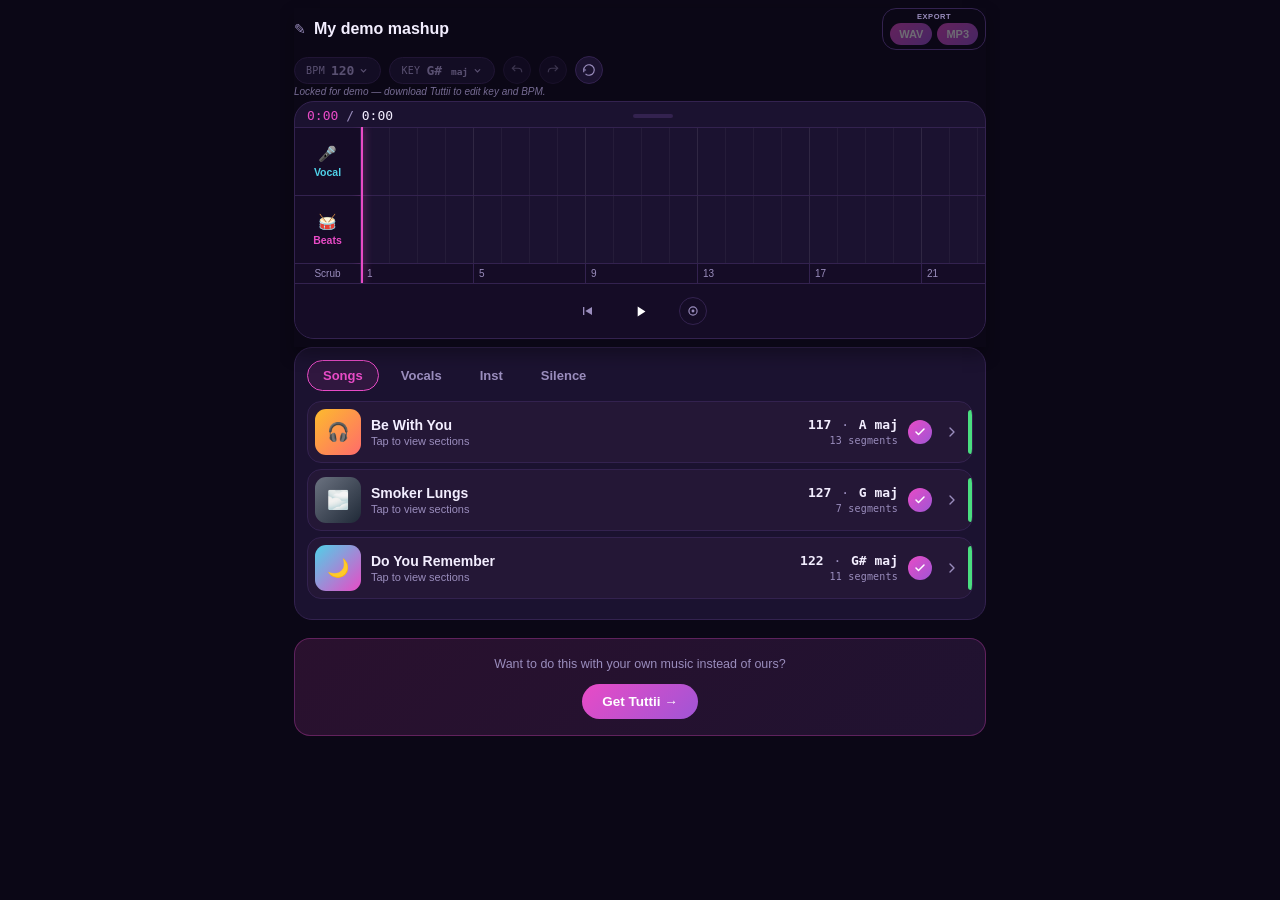
==== commit d67f9e33: "Trim the bottom CTA copy per request Removed "The full Tuttii app lets you upload any song and auto-" ====
--- a/index.html
+++ b/index.html
@@ -134,7 +134,7 @@
   </div>
 
   <div class="cta">
-    <p>Want to do this with your own music instead of ours? The full Tuttii app lets you upload any song and auto-matches everything.</p>
+    <p>Want to do this with your own music instead of ours?</p>
     <a href="https://tuttii.app/#beta-signup" id="ctaLink" target="_blank" rel="noopener noreferrer">Get Tuttii →</a>
   </div>
 
